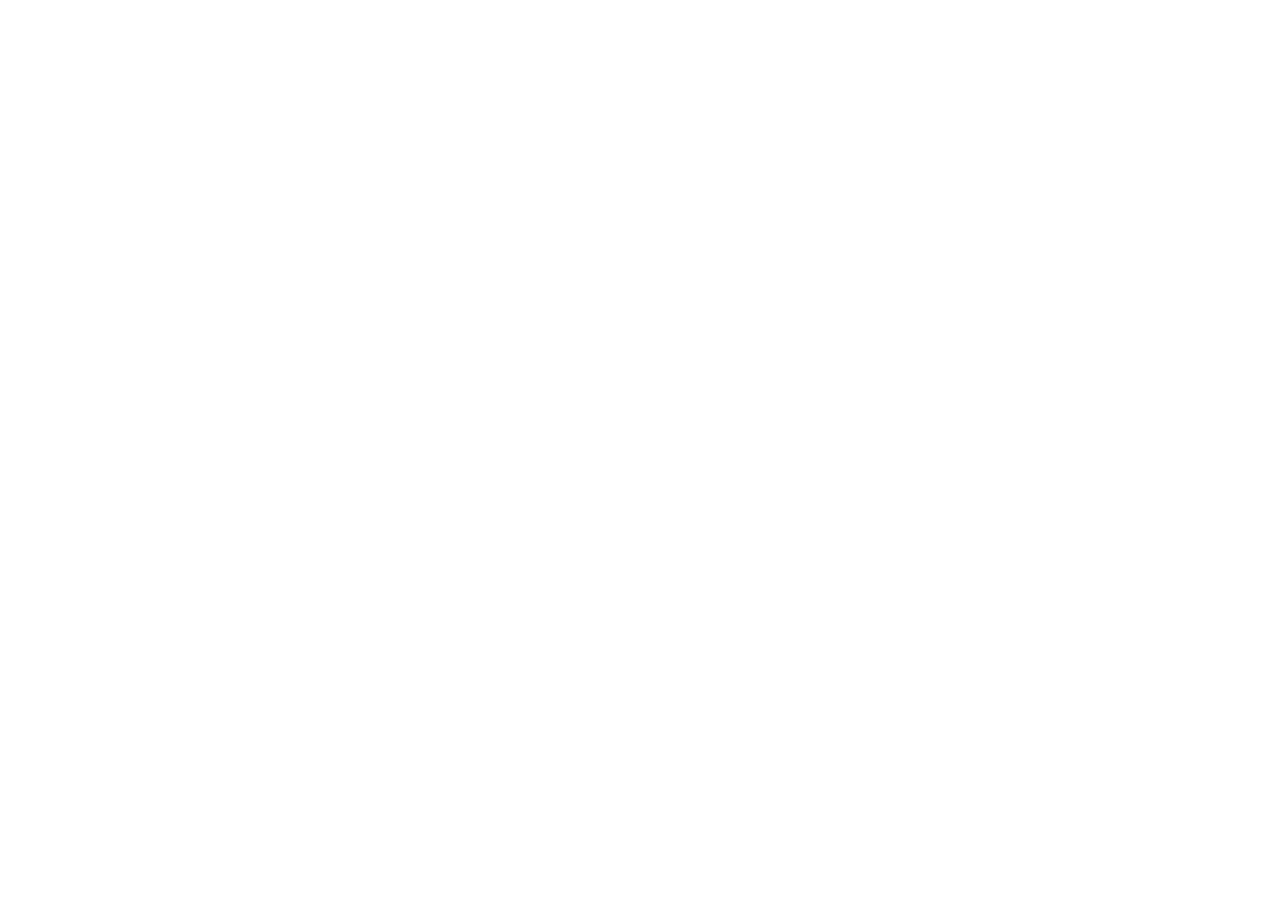
==== projeto-ecommerce/index.html @ 621db5b6 "Parte 4 (S6, 14/09): inicio do projeto de nota final - landing page e-commerce Esqueleto HTML5 do pr" ====
<!DOCTYPE html>
<html lang="pt-br">
<head>
    <meta charset="UTF-8">
    <title>Minha Loja</title>
    <link rel="stylesheet" href="css/style.css">
</head>
<body>
    <header></header>
    <section></section>
    <section></section>
    <footer></footer>
</body>
</html>
---- projeto-ecommerce/css/style.css ----
/* Aula de 14/09: apenas confirmando que o link entre index.html e este
   arquivo funciona. O visual da landing page entra nas proximas aulas. */
body {
    margin: 0;
}
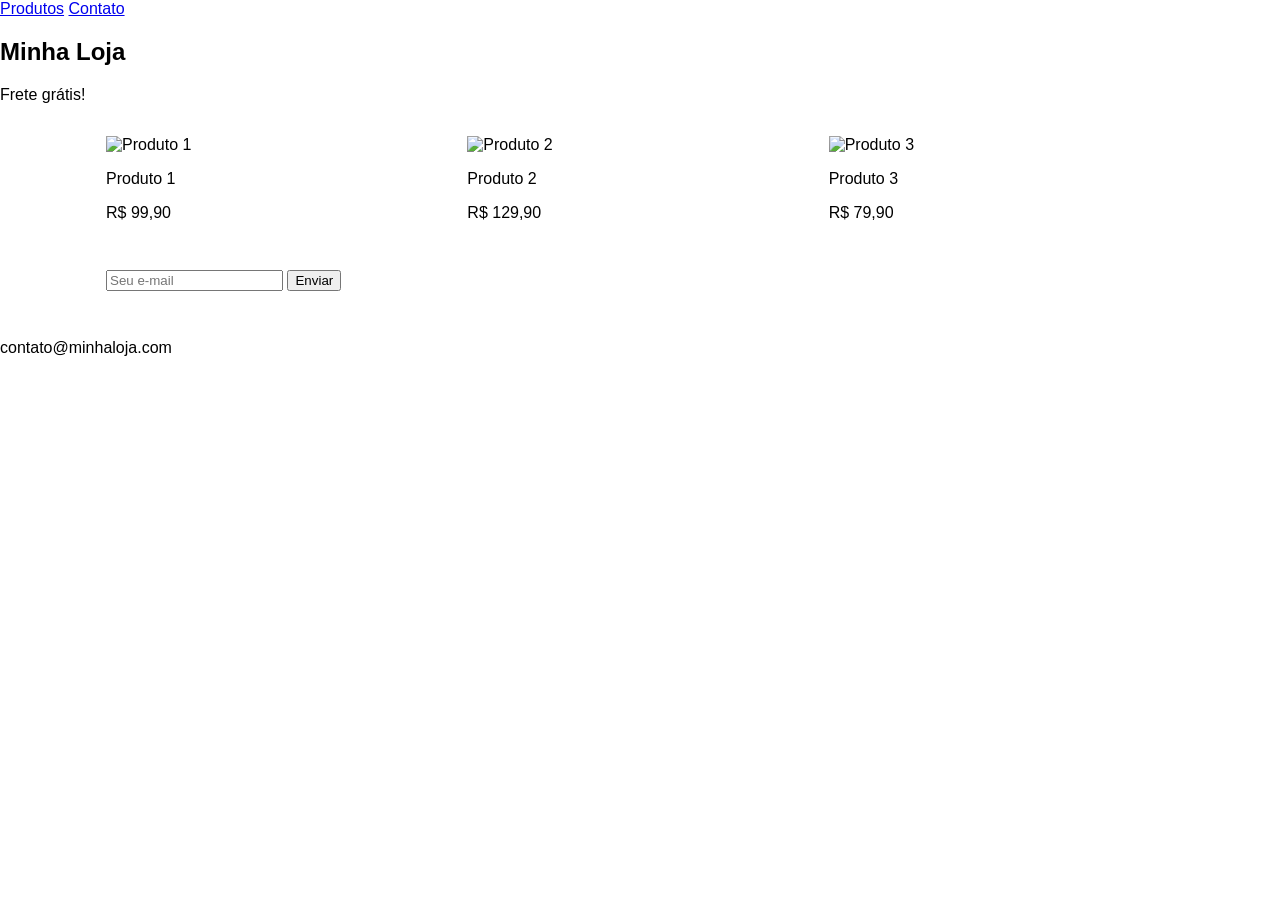
==== commit ce910647: "Parte 5 (S8, 28/09): responsividade (Plano B) + JavaScript na landing page CSS responsivo retomando " ====
--- a/projeto-ecommerce/index.html
+++ b/projeto-ecommerce/index.html
@@ -2,13 +2,56 @@
 <html lang="pt-br">
 <head>
     <meta charset="UTF-8">
+    <meta name="viewport" content="width=device-width, initial-scale=1.0">
     <title>Minha Loja</title>
     <link rel="stylesheet" href="css/style.css">
 </head>
 <body>
-    <header></header>
-    <section></section>
-    <section></section>
-    <footer></footer>
+    <header>
+        <button id="btn-menu">Menu</button>
+        <nav id="menu" class="menu">
+            <a href="#vitrine">Produtos</a>
+            <a href="#contato">Contato</a>
+        </nav>
+    </header>
+
+    <section class="banner">
+        <h2>Minha Loja</h2>
+        <p id="aviso-frete"></p>
+    </section>
+
+    <section id="vitrine" class="container">
+        <div class="produtos">
+            <div class="cartao">
+                <img src="img/produto-1.jpg" alt="Produto 1">
+                <p>Produto 1</p>
+                <p>R$ 99,90</p>
+            </div>
+            <div class="cartao">
+                <img src="img/produto-2.jpg" alt="Produto 2">
+                <p>Produto 2</p>
+                <p>R$ 129,90</p>
+            </div>
+            <div class="cartao">
+                <img src="img/produto-3.jpg" alt="Produto 3">
+                <p>Produto 3</p>
+                <p>R$ 79,90</p>
+            </div>
+        </div>
+    </section>
+
+    <section id="contato" class="container">
+        <form id="contato-form">
+            <input id="email" type="text" placeholder="Seu e-mail">
+            <button type="submit">Enviar</button>
+            <p id="erro"></p>
+        </form>
+    </section>
+
+    <footer>
+        <p>contato@minhaloja.com</p>
+    </footer>
+
+    <script src="js/app.js" defer></script>
 </body>
 </html>
--- a/projeto-ecommerce/css/style.css
+++ b/projeto-ecommerce/css/style.css
@@ -1,5 +1,59 @@
-/* Aula de 14/09: apenas confirmando que o link entre index.html e este
-   arquivo funciona. O visual da landing page entra nas proximas aulas. */
+/* Aula de 28/09: Plano B de responsividade (retomando o que ficou pendente
+   de 21/09) + o CSS do menu que abre/fecha com JavaScript. */
+* {
+    box-sizing: border-box;
+}
+
 body {
     margin: 0;
+    font-family: Arial, sans-serif;
 }
+
+.container {
+    width: 100%;
+    max-width: 1100px;
+    margin: 0 auto;
+    padding: 16px;
+}
+
+img {
+    max-width: 100%;
+    height: auto;
+}
+
+.produtos {
+    display: grid;
+    gap: 16px;
+    grid-template-columns: 1fr;
+}
+
+@media (min-width: 600px) {
+    .produtos {
+        grid-template-columns: repeat(2, 1fr);
+    }
+}
+
+@media (min-width: 992px) {
+    .produtos {
+        grid-template-columns: repeat(3, 1fr);
+    }
+}
+
+/* Menu do cabecalho: escondido no celular, aberto/fechado por classList.toggle */
+.menu {
+    display: none;
+}
+
+.menu.aberto {
+    display: block;
+}
+
+@media (min-width: 600px) {
+    .menu {
+        display: block;
+    }
+
+    #btn-menu {
+        display: none;
+    }
+}
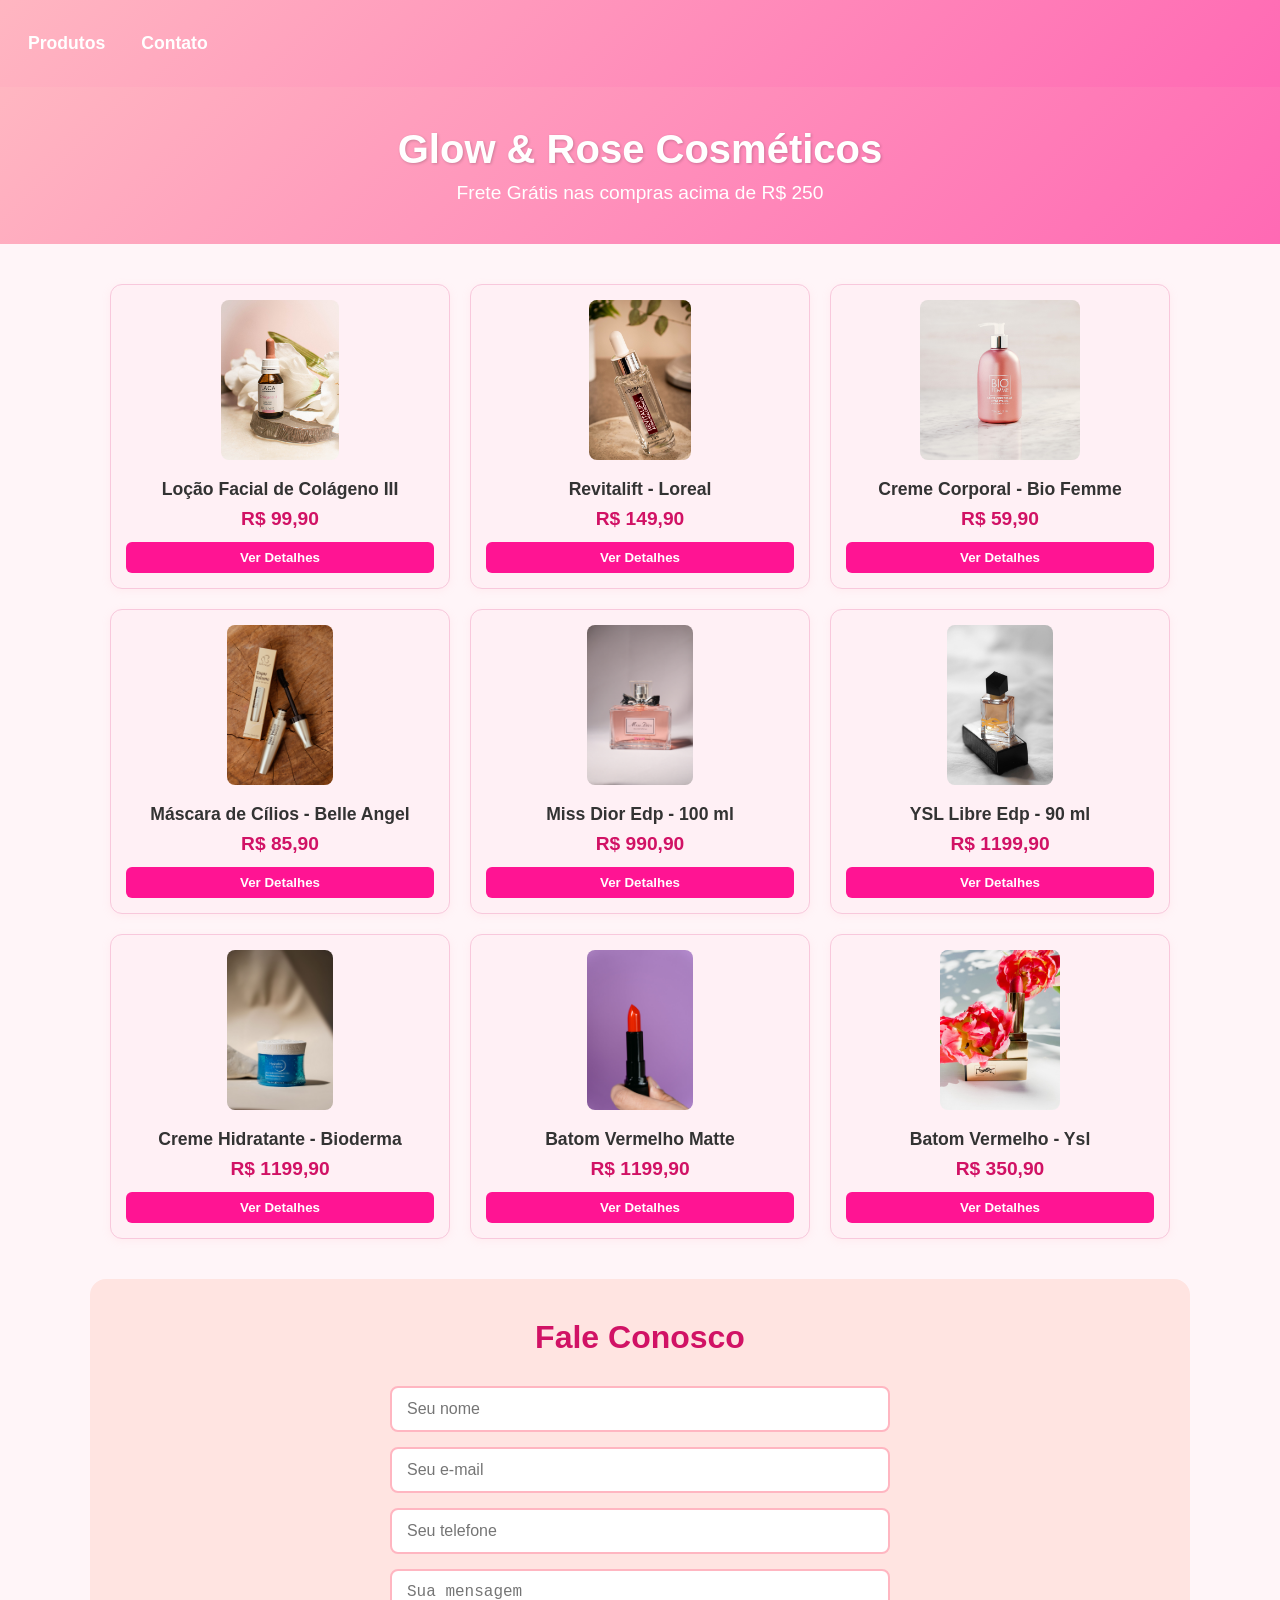
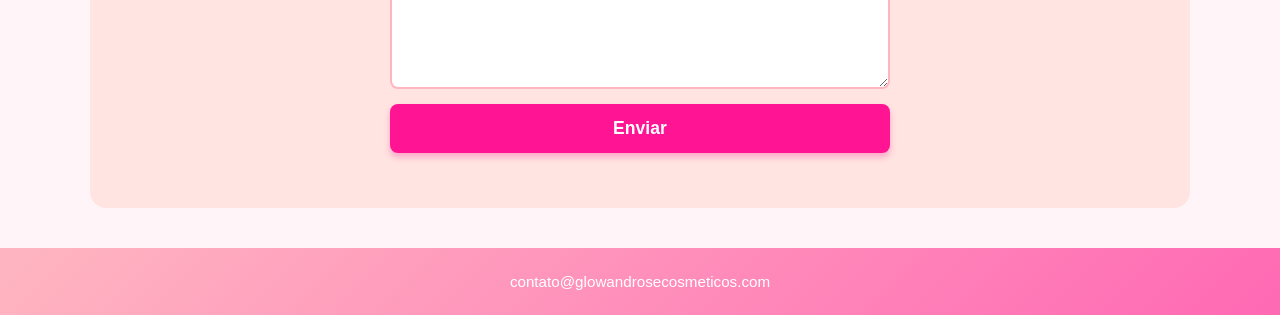
==== commit 8e3bc196: "Landing page Glow & Rose concluída com HTML, CSS, JS e capturas de ecrã" ====
--- a/projeto-ecommerce/index.html
+++ b/projeto-ecommerce/index.html
@@ -3,7 +3,7 @@
 <head>
     <meta charset="UTF-8">
     <meta name="viewport" content="width=device-width, initial-scale=1.0">
-    <title>Minha Loja</title>
+    <title>Glow & Rose Cosméticos</title>
     <link rel="stylesheet" href="css/style.css">
 </head>
 <body>
@@ -16,40 +16,84 @@
     </header>
 
     <section class="banner">
-        <h2>Minha Loja</h2>
+        <h2>Glow & Rose Cosméticos</h2>
+        <!-- ID adicionado para o JS encontrar -->
         <p id="aviso-frete"></p>
     </section>
 
     <section id="vitrine" class="container">
         <div class="produtos">
             <div class="cartao">
-                <img src="img/produto-1.jpg" alt="Produto 1">
-                <p>Produto 1</p>
+                <img src="img/produto-1.jpg" alt="Loção Facial de Colágeno III">
+                <p>Loção Facial de Colágeno III</p>
                 <p>R$ 99,90</p>
+                <button class="btn-detalhes">Ver Detalhes</button>
             </div>
             <div class="cartao">
-                <img src="img/produto-2.jpg" alt="Produto 2">
-                <p>Produto 2</p>
-                <p>R$ 129,90</p>
+                <img src="img/produto-2.jpg" alt="Revitalift - Loreal">
+                <p>Revitalift - Loreal</p>
+                <p>R$ 149,90</p>
+                <button class="btn-detalhes">Ver Detalhes</button>
             </div>
             <div class="cartao">
-                <img src="img/produto-3.jpg" alt="Produto 3">
-                <p>Produto 3</p>
-                <p>R$ 79,90</p>
+                <img src="img/produto-3.jpg" alt="Creme Corporal - Bio Femme">
+                <p>Creme Corporal - Bio Femme</p>
+                <p>R$ 59,90</p>
+                <button class="btn-detalhes">Ver Detalhes</button>
+            </div>
+            <div class="cartao">
+                <img src="img/produto-4.jpg" alt="Máscara de Cílios - Belle Angel">
+                <p>Máscara de Cílios - Belle Angel</p>
+                <p>R$ 85,90</p>
+                <button class="btn-detalhes">Ver Detalhes</button>
+            </div>
+            <div class="cartao">
+                <img src="img/produto-5.jpg" alt="Miss Dior Edp - 100 ml">
+                <p>Miss Dior Edp - 100 ml</p>
+                <p>R$ 990,90</p>
+                <button class="btn-detalhes">Ver Detalhes</button>
+            </div>
+            <div class="cartao">
+                <img src="img/produto-6.jpg" alt="YSL Libre Edp - 90 ml">
+                <p>YSL Libre Edp - 90 ml</p>
+                <p>R$ 1199,90</p>
+                <button class="btn-detalhes">Ver Detalhes</button>    
+            </div>
+            <div class="cartao">
+                <img src="img/produto-7.jpg" alt="Creme Hidratante - Bioderma">
+                <p>Creme Hidratante - Bioderma</p>
+                <p>R$ 1199,90</p>
+                <button class="btn-detalhes">Ver Detalhes</button>    
+            </div>
+            <div class="cartao">
+                <img src="img/produto-8.jpg" alt="Batom Vermelho Matte">
+                <p>Batom Vermelho Matte</p>
+                <p>R$ 1199,90</p>
+                <button class="btn-detalhes">Ver Detalhes</button>    
+            </div>
+            <div class="cartao">
+                <img src="img/produto-9.jpg" alt="Batom Vermelho - Ysl">
+                <p>Batom Vermelho - Ysl</p>
+                <p>R$ 350,90</p>
+                <button class="btn-detalhes">Ver Detalhes</button>    
             </div>
         </div>
     </section>
 
     <section id="contato" class="container">
+        <h2>Fale Conosco</h2>
         <form id="contato-form">
-            <input id="email" type="text" placeholder="Seu e-mail">
+            <input id="nome" type="text" placeholder="Seu nome" required>
+            <input id="email" type="text" placeholder="Seu e-mail" required>
+            <input id="telefone" type="tel" placeholder="Seu telefone" required>
+            <textarea id="mensagem" placeholder="Sua mensagem" required></textarea>
             <button type="submit">Enviar</button>
             <p id="erro"></p>
         </form>
     </section>
 
     <footer>
-        <p>contato@minhaloja.com</p>
+        <p>contato@glowandrosecosmeticos.com</p>
     </footer>
 
     <script src="js/app.js" defer></script>
--- a/projeto-ecommerce/css/style.css
+++ b/projeto-ecommerce/css/style.css
@@ -1,36 +1,188 @@
-/* Aula de 28/09: Plano B de responsividade (retomando o que ficou pendente
-   de 21/09) + o CSS do menu que abre/fecha com JavaScript. */
+/* Configuração global e cores com identidade rosa */
 * {
     box-sizing: border-box;
+    margin: 0;
+    padding: 0;
 }
 
 body {
-    margin: 0;
-    font-family: Arial, sans-serif;
+    font-family: 'Segoe UI', Tahoma, Geneva, Verdana, sans-serif;
+    background-color: #fff5f8;
+    color: #4a4a4a;
+}
+
+header {
+    background: linear-gradient(135deg, #ffb6c1, #ff69b4); 
+    padding: 15px 20px;
+    display: flex;
+    justify-content: space-between;
+    align-items: center;
+    box-shadow: 0 2px 5px rgba(0,0,0,0.1);
+}
+
+.menu {
+    display: none;
+    background-color: #ff69b4;
+    position: absolute;
+    top: 60px;
+    left: 0;
+    width: 100%;
+    text-align: center;
+    padding: 10px 0;
+    box-shadow: 0 4px 6px rgba(0,0,0,0.1);
+}
+
+.menu.aberto {
+    display: flex;
+    flex-direction: column;
+    gap: 10px;
+}
+
+.menu a {
+    color: white;
+    text-decoration: none;
+    font-weight: bold;
+    font-size: 1.1rem;
+    padding: 8px;
+    transition: background 0.3s;
+}
+
+.menu a:hover {
+    background-color: #ff1493;
+}
+
+#btn-menu {
+    background-color: white;
+    color: #ff1493;
+    border: none;
+    padding: 8px 16px;
+    font-weight: bold;
+    border-radius: 20px;
+    cursor: pointer;
+    box-shadow: 0 2px 4px rgba(0,0,0,0.1);
+}
+
+#btn-menu:hover {
+    background-color: #ffe4e1;
+}
+
+.banner {
+    background: linear-gradient(135deg, #ffb6c1, #ff69b4);
+    color: white;
+    text-align: center;
+    padding: 40px 20px;
+    user-select: none;
+}
+
+.banner h2 {
+    font-size: 2.5rem;
+    margin-bottom: 10px;
+    text-shadow: 1px 1px 3px rgba(0,0,0,0.2);
+}
+
+#aviso-frete {
+    font-size: 1.2rem;
+    font-weight: 500;
 }
 
 .container {
     width: 100%;
     max-width: 1100px;
-    margin: 0 auto;
-    padding: 16px;
-}
-
-img {
-    max-width: 100%;
-    height: auto;
+    margin: 40px auto;
+    padding: 0 20px;
+}
+
+.container h2 {
+    text-align: center;
+    color: #d11265;
+    margin-bottom: 30px;
+    font-size: 2rem;
 }
 
 .produtos {
     display: grid;
-    gap: 16px;
+    gap: 20px;
     grid-template-columns: 1fr;
+}
+
+.cartao {
+    background-color: #fff0f5;
+    border: 1px solid #f8c8dc;
+    border-radius: 12px;
+    padding: 15px;
+    text-align: center;
+    box-shadow: 0 2px 8px rgba(255, 182, 193, 0.15);
+    transition: all 0.3s ease;
+    user-select: none;
+}
+
+.cartao:hover {
+    background-color: #ffe4e1;
+    border-color: #d11265;
+    transform: translateY(-5px);
+    box-shadow: 0 8px 20px rgba(209, 18, 101, 0.2);
+    cursor: pointer;
+}
+
+.cartao img {
+    max-width: 100%;
+    height: 160px;
+    object-fit: contain;
+    margin-bottom: 15px;
+    border-radius: 8px;
+}
+
+.cartao p:nth-of-type(1) {
+    font-weight: bold;
+    font-size: 1.1rem;
+    color: #333;
+    margin-bottom: 8px;
+}
+
+.cartao p:nth-of-type(2) {
+    color: #d11265;
+    font-weight: bold;
+    font-size: 1.2rem;
+}
+
+.btn-detalhes {
+    background-color: #ff1493;
+    color: white;
+    border: none;
+    padding: 8px 16px;
+    margin-top: 12px;
+    border-radius: 6px;
+    cursor: pointer;
+    font-weight: bold;
+    width: 100%;
+    transition: background-color 0.3s, transform 0.2s;
+}
+
+.btn-detalhes:hover {
+    background-color: #c71585;
+    transform: scale(1.02);
 }
 
 @media (min-width: 600px) {
     .produtos {
         grid-template-columns: repeat(2, 1fr);
     }
+    .menu {
+        display: flex;
+        position: static;
+        flex-direction: row;
+        justify-content: flex-end;
+        background-color: transparent;
+        box-shadow: none;
+        gap: 20px;
+        width: auto;
+    }
+    .menu a {
+        color: white;
+    }
+    #btn-menu {
+        display: none;
+    }
 }
 
 @media (min-width: 992px) {
@@ -39,21 +191,74 @@
     }
 }
 
-/* Menu do cabecalho: escondido no celular, aberto/fechado por classList.toggle */
-.menu {
-    display: none;
-}
-
-.menu.aberto {
-    display: block;
-}
-
-@media (min-width: 600px) {
-    .menu {
-        display: block;
-    }
-
-    #btn-menu {
-        display: none;
-    }
-}
+#contato {
+    background-color: #ffe4e1;
+    padding: 40px 20px;
+    border-radius: 16px;
+    margin-bottom: 40px;
+}
+
+#contato-form {
+    display: flex;
+    flex-direction: column;
+    gap: 15px;
+    max-width: 500px;
+    margin: 0 auto;
+}
+
+#contato-form input,
+#contato-form textarea {
+    width: 100%;
+    padding: 12px 15px;
+    font-size: 1rem;
+    border: 2px solid #ffb6c1;
+    border-radius: 8px;
+    outline: none;
+    background-color: #fff;
+    transition: border-color 0.3s;
+}
+
+#contato-form input:focus,
+#contato-form textarea:focus {
+    border-color: #ff1493;
+}
+
+#contato-form textarea {
+    resize: vertical;
+    height: 120px;
+}
+
+#contato-form button {
+    background-color: #ff1493;
+    color: white;
+    border: none;
+    padding: 14px;
+    font-size: 1.1rem;
+    font-weight: bold;
+    border-radius: 8px;
+    cursor: pointer;
+    transition: background-color 0.3s, transform 0.2s;
+    box-shadow: 0 4px 6px rgba(255, 20, 147, 0.3);
+}
+
+#contato-form button:hover {
+    background-color: #c71585;
+    transform: scale(1.02);
+}
+
+#erro {
+    color: #d11265;
+    text-align: center;
+    font-weight: bold;
+}
+
+footer {
+    background: linear-gradient(135deg, #ffb6c1, #ff69b4); /* Mesmo degradê do header */
+    color: #ffffff;
+    text-align: center;
+    padding: 25px;
+    font-size: 0.95rem;
+}
+
+
+
